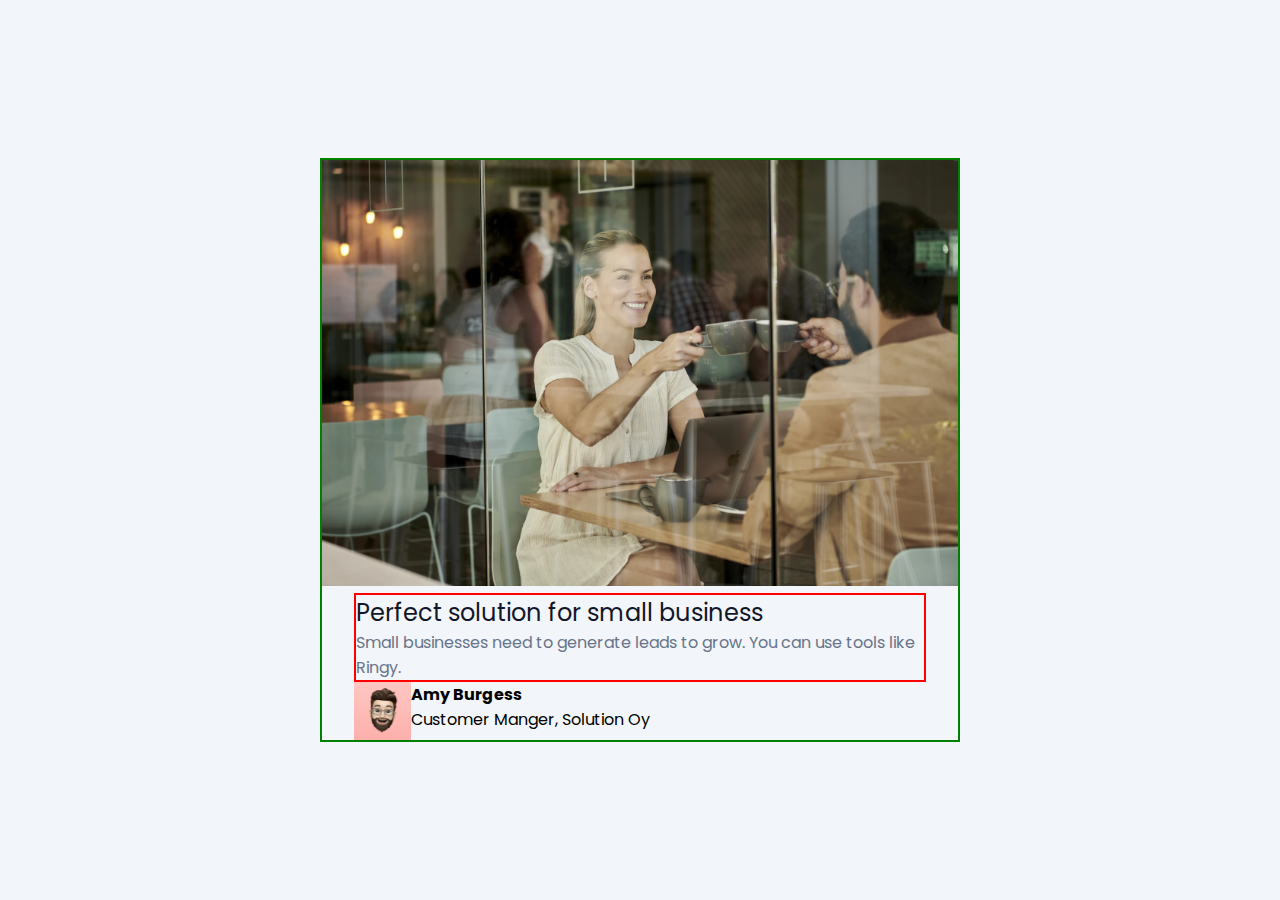
==== Bussines Blog Card/index.html @ 211911b6 "challenge blog card" ====
<!DOCTYPE html>
<html lang="en">
<head>
    <meta charset="UTF-8">
    <meta name="viewport" content="width=device-width, initial-scale=1.0">
    <link rel="stylesheet" href="styles.css">
    <title>Bussines Blog Card</title>
</head>
<body>
    <div class="wrapper">
        <main class="main">
            <img src="/Bussines Blog Card/hero.png" alt="hero" title="hero img" class="main__img">
            
            <div class="main__text">
                <h2 class="main__h2">Perfect solution for small business</h2>
                <p class="main__p">Small businesses need to generate leads to grow. You can use tools like Ringy.</p>
            </div>
        </main>
        <footer class="footer">
            <img src="/Bussines Blog Card/avatar.png" alt="avatar" title="avatar img" class="footer__img">
            <div>
                <h4>Amy Burgess</h4>
                <span>Customer Manger, Solution Oy</span>
            </div>
        </footer>
    </div>
</body>
</html>
---- Bussines Blog Card/styles.css ----
@import url('https://fonts.googleapis.com/css2?family=Poppins:ital,wght@0,100;0,300;0,500;1,400&display=swap');

*, *::after, *::before {
    margin: 0;
    padding: 0;
    box-sizing: border-box;
}

html,
body {
    height: 100%;
    display: flex;
    justify-content: center;
    align-items: center;
    background-color: #F2F5F9;    
    font-family: "Poppins", sans-serif;
}

.wrapper {
    width: 640px;
    border: 2px solid green;
}


.main__text{
    width: 90%;
    margin: 0 auto;
    border: 2px solid red;
}

.main__img{
    width: 100%;
}
.main__h2 {
    font-size: 1.5rem;
    font-weight: 400;
    color: #111729;
}

.main__p {
    font-size: 1rem;
    color: #677489;
}

.footer {
    width: 90%;
    margin: 0 auto;
    display: flex;
}

.footer__img {
    width: 10%;
}
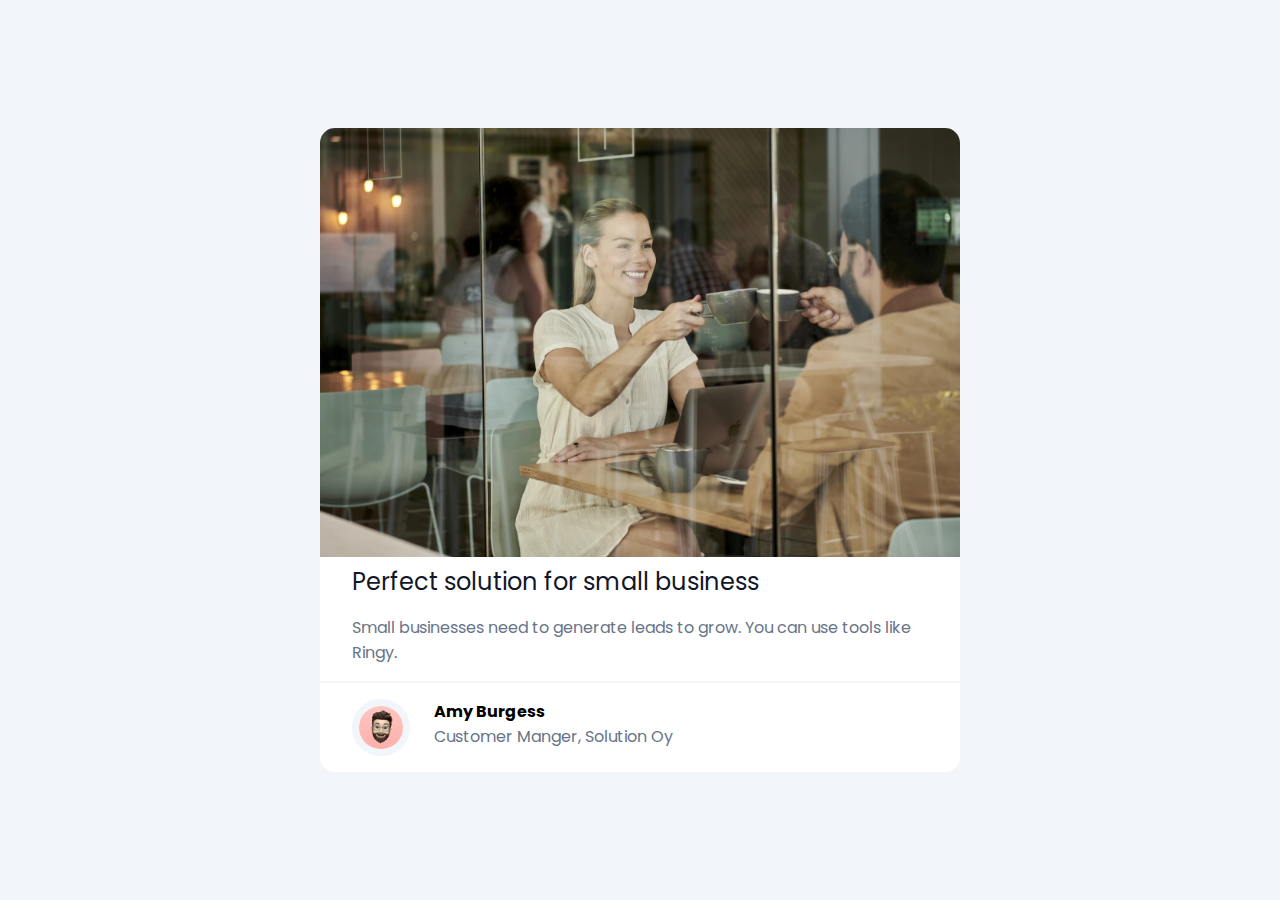
==== commit 57c73e42: "dev challenge 2" ====
--- a/Bussines Blog Card/index.html
+++ b/Bussines Blog Card/index.html
@@ -20,7 +20,7 @@
             <img src="/Bussines Blog Card/avatar.png" alt="avatar" title="avatar img" class="footer__img">
             <div>
                 <h4>Amy Burgess</h4>
-                <span>Customer Manger, Solution Oy</span>
+                <span class="footer__span">Customer Manger, Solution Oy</span>
             </div>
         </footer>
     </div>
--- a/Bussines Blog Card/styles.css
+++ b/Bussines Blog Card/styles.css
@@ -18,18 +18,26 @@
 
 .wrapper {
     width: 640px;
-    border: 2px solid green;
+    border-radius: 15px;
+    background: white;
 }
 
+.main {
+    border: 3px solid #F2F5F9;
+    border-top: none;
+    border-right: none;
+    border-left: none;
+    border-bottom: 2px solid #F2F5F9;
+}
 
 .main__text{
     width: 90%;
     margin: 0 auto;
-    border: 2px solid red;
 }
 
 .main__img{
     width: 100%;
+    border-radius: 15px 15px 0 0;
 }
 .main__h2 {
     font-size: 1.5rem;
@@ -40,14 +48,22 @@
 .main__p {
     font-size: 1rem;
     color: #677489;
+    margin: 1rem 0;
 }
 
 .footer {
     width: 90%;
-    margin: 0 auto;
+    margin: 1rem auto;
     display: flex;
+    gap: 1.5rem;
 }
 
 .footer__img {
     width: 10%;
+    border-radius: 50%;
+    border: 7px solid #F2F5F9;
+}
+
+.footer__span {
+    color: #677489;
 }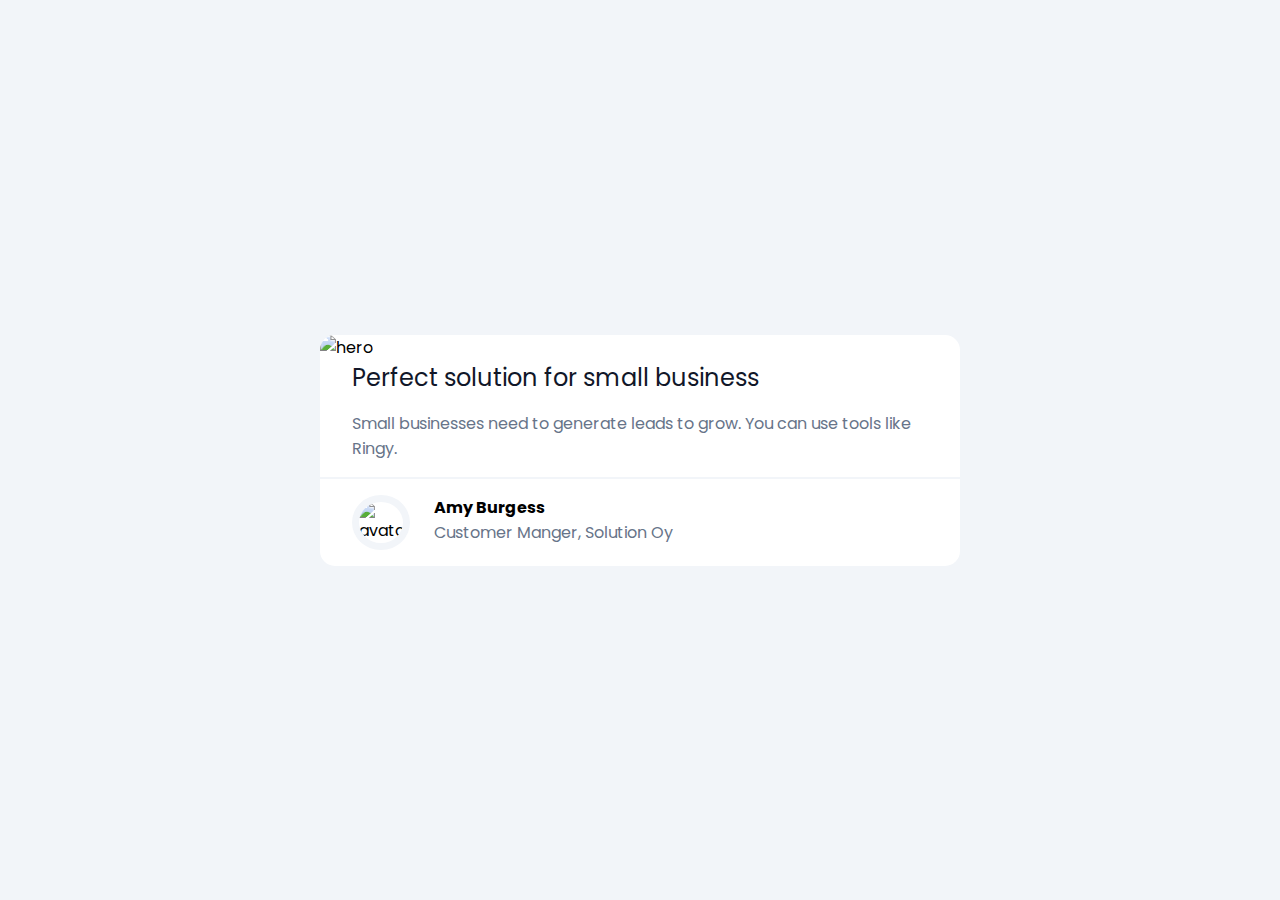
==== commit 05a3408a: "fix : fixing src of images" ====
--- a/Bussines Blog Card/index.html
+++ b/Bussines Blog Card/index.html
@@ -9,7 +9,7 @@
 <body>
     <div class="wrapper">
         <main class="main">
-            <img src="/Bussines Blog Card/hero.png" alt="hero" title="hero img" class="main__img">
+            <img src="https://i.ibb.co/D82F9Fk/hero.png" alt="hero" title="hero img" class="main__img">
             
             <div class="main__text">
                 <h2 class="main__h2">Perfect solution for small business</h2>
@@ -17,7 +17,7 @@
             </div>
         </main>
         <footer class="footer">
-            <img src="/Bussines Blog Card/avatar.png" alt="avatar" title="avatar img" class="footer__img">
+            <img src="https://i.ibb.co/K0WzP6K/avatar.png" alt="avatar" title="avatar img" class="footer__img">
             <div>
                 <h4>Amy Burgess</h4>
                 <span class="footer__span">Customer Manger, Solution Oy</span>
